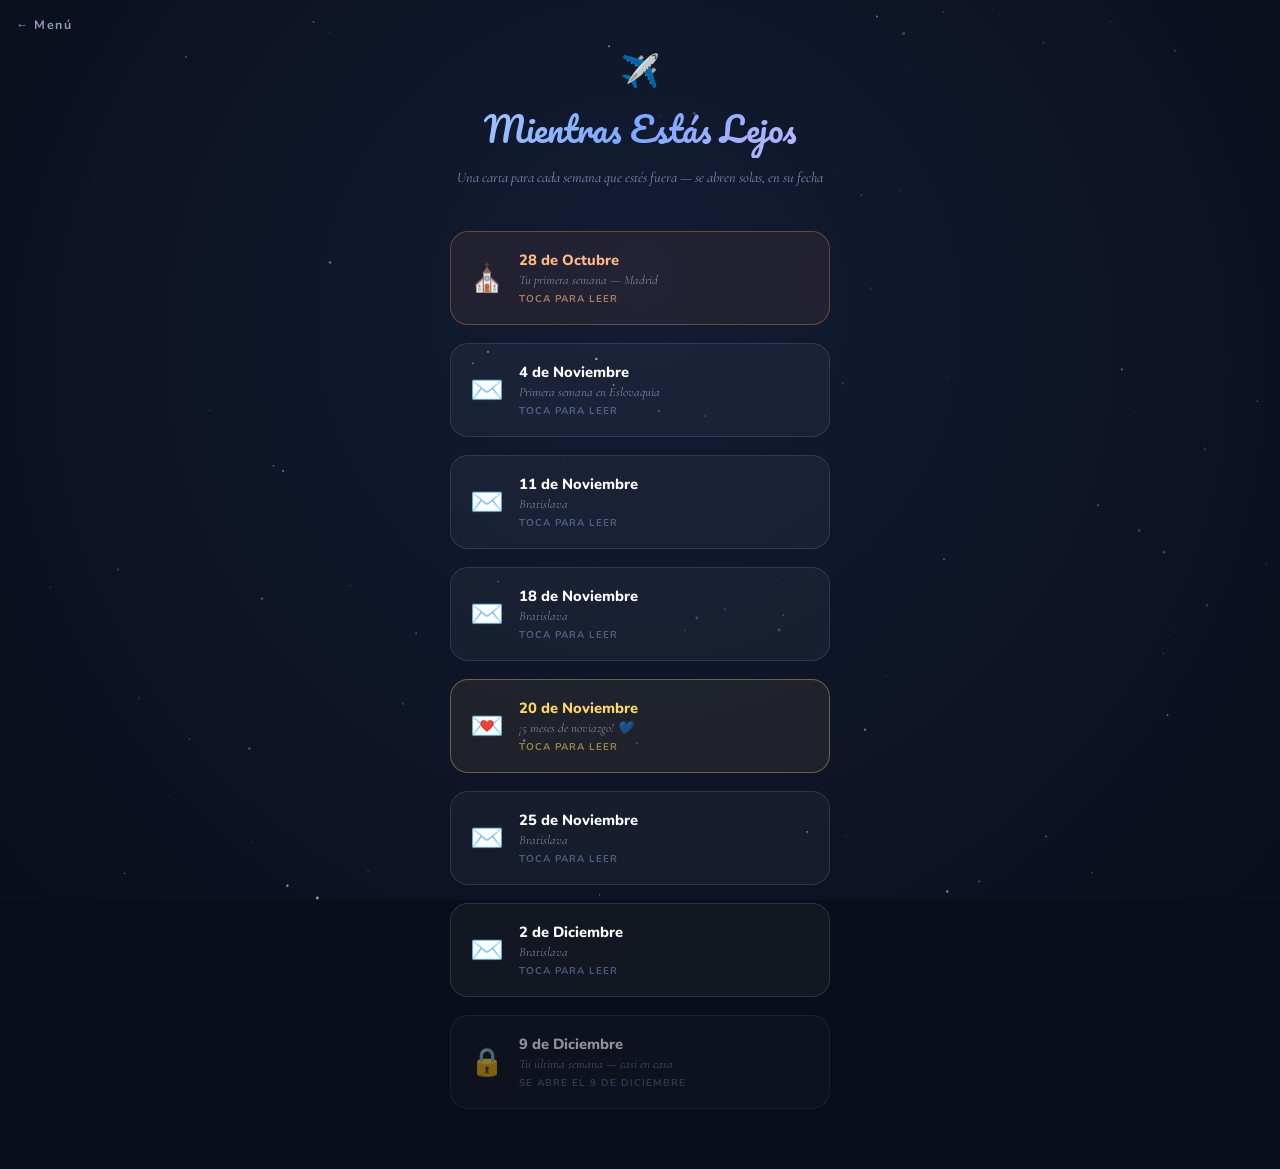
==== cartas-viaje.html @ 3fc6a400 "Add files via upload" ====
<!DOCTYPE html>
<html lang="es">
<head>
<meta charset="UTF-8">
<meta name="viewport" content="width=device-width,initial-scale=1.0,user-scalable=no">
<meta name="robots" content="noindex,nofollow">
<title>Mientras Estás Lejos 💙</title>
<link rel="preconnect" href="https://fonts.googleapis.com">
<link href="https://fonts.googleapis.com/css2?family=Pacifico&family=Nunito:wght@400;600;700;800;900&family=Cormorant+Garamond:ital,wght@0,300;0,400;1,300;1,400&display=swap" rel="stylesheet">
<style>
*{box-sizing:border-box;margin:0;padding:0}
html,body{width:100%;min-height:100%;overflow-x:hidden}
body{
  background:#0a0e1a;color:#fff;
  font-family:'Nunito',sans-serif;
  display:flex;flex-direction:column;align-items:center;
  padding:50px 20px 60px;
  position:relative;
}
canvas#bg{position:fixed;inset:0;z-index:0;pointer-events:none}

.header{text-align:center;margin-bottom:8px;position:relative;z-index:2;max-width:380px;}
.header-emoji{font-size:2rem;animation:floatY 3s ease-in-out infinite;}
.header-titulo{
  font-family:'Pacifico',cursive;
  font-size:clamp(1.5rem,6vw,2.1rem);
  background:linear-gradient(135deg,#a8c8ff,#7da8ff,#c8b8ff);
  -webkit-background-clip:text;-webkit-text-fill-color:transparent;
  margin:6px 0 8px;
}
.header-sub{
  font-family:'Cormorant Garamond',serif;font-style:italic;
  font-size:0.9rem;color:rgba(200,215,255,0.6);
  line-height:1.6;margin-bottom:6px;
}

.timeline{
  position:relative;z-index:2;
  width:100%;max-width:380px;
  margin-top:28px;
  display:flex;flex-direction:column;gap:18px;
}

.carta-item{
  position:relative;
  border-radius:18px;
  padding:18px 18px;
  display:flex;align-items:center;gap:14px;
  cursor:pointer;
  transition:transform 0.2s;
  background:rgba(255,255,255,0.04);
  border:1px solid rgba(160,190,255,0.16);
}
.carta-item:active{transform:scale(0.97)}
.carta-item.bloqueada{opacity:0.55;cursor:default;}
.carta-item.bloqueada:active{transform:none;}
.carta-item.especial{
  background:rgba(255,210,100,0.07);
  border:1.5px solid rgba(255,210,100,0.35);
}

.carta-icono{
  font-size:1.7rem;min-width:36px;text-align:center;
}
.carta-info{flex:1;}
.carta-fecha{
  font-family:'Nunito',sans-serif;font-weight:800;
  font-size:0.92rem;color:#fff;
}
.carta-item.especial .carta-fecha{color:#ffd864;}
.carta-sub{
  font-family:'Cormorant Garamond',serif;font-style:italic;
  font-size:0.8rem;color:rgba(200,215,255,0.55);margin-top:2px;
}
.carta-estado{
  font-family:'Nunito',sans-serif;font-weight:700;
  font-size:0.62rem;letter-spacing:0.1em;text-transform:uppercase;
  color:rgba(160,190,255,0.4);margin-top:4px;
}
.carta-item.especial .carta-estado{color:rgba(255,210,100,0.55);}

/* ══ LECTOR DE CARTA ══ */
#lectorOverlay{
  position:fixed;inset:0;z-index:900;
  background:rgba(5,8,16,0.92);
  backdrop-filter:blur(6px);
  display:none;align-items:center;justify-content:center;
  padding:24px;opacity:0;transition:opacity 0.35s ease;
}
#lectorOverlay.visible{opacity:1;}
.lector-card{
  background:linear-gradient(165deg,#f5f0e4,#ebe2cc);
  border-radius:14px;
  padding:30px 24px;
  max-width:340px;width:100%;max-height:78vh;overflow-y:auto;
  text-align:center;
  transform:scale(0.88);
  transition:transform 0.35s cubic-bezier(0.34,1.56,0.64,1);
  box-shadow:0 20px 60px rgba(0,0,0,0.5);
}
#lectorOverlay.visible .lector-card{transform:scale(1);}
.lector-fecha{
  font-family:'Nunito',sans-serif;font-weight:800;
  font-size:0.72rem;letter-spacing:0.2em;text-transform:uppercase;
  color:#8a6a3a;margin-bottom:4px;
}
.lector-sub{
  font-family:'Cormorant Garamond',serif;font-style:italic;
  font-size:0.85rem;color:#7a5a2a;margin-bottom:18px;
}
.lector-texto{
  font-family:'Cormorant Garamond',serif;
  font-size:clamp(1rem,3.5vw,1.12rem);
  color:#2a1a0a;line-height:1.75;text-align:left;
  white-space:pre-line;
}
.lector-cerrar{
  margin-top:22px;padding:10px 28px;border-radius:999px;
  background:rgba(20,30,60,0.08);border:1px solid rgba(20,30,60,0.25);
  color:#2a1a0a;font-family:'Nunito',sans-serif;font-weight:700;
  font-size:0.78rem;letter-spacing:0.12em;text-transform:uppercase;
  cursor:pointer;
}

@keyframes floatY{0%,100%{transform:translateY(0)}50%{transform:translateY(-8px)}}

/* ══ TEMA MADRID ══ */
.carta-item.tema-madrid{
  background:rgba(225,125,75,0.08);
  border:1px solid rgba(240,155,95,0.32);
}
.carta-item.tema-madrid .carta-fecha{color:#ffb88a;}
.carta-item.tema-madrid .carta-estado{color:rgba(255,185,135,0.6);}

.lector-card.tema-madrid{
  background:linear-gradient(165deg,#f8eddd,#efdcc0);
  border:2px solid rgba(190,110,60,0.35);
  position:relative;
  padding-top:46px;
}
.lector-sello{
  position:absolute;top:14px;right:14px;
  border:1.5px dashed rgba(160,80,40,0.55);
  border-radius:6px;padding:4px 8px;
  font-family:'Nunito',sans-serif;font-weight:800;
  font-size:0.5rem;letter-spacing:0.14em;text-transform:uppercase;
  color:rgba(150,70,30,0.75);
  transform:rotate(6deg);
  text-align:center;line-height:1.4;
}
.lector-sello:empty{display:none;}
.lector-deco-top{
  display:flex;justify-content:center;gap:14px;
  font-size:1.5rem;margin-bottom:10px;
}
.lector-deco-top:empty{display:none;}
.lector-deco-bottom{
  margin-top:18px;text-align:center;
  font-size:1.1rem;letter-spacing:4px;opacity:0.85;
}
.lector-deco-bottom:empty{display:none;}

#btnVolver{
  position:fixed;top:16px;left:16px;z-index:50;
  font-family:'Nunito',sans-serif;font-weight:700;font-size:0.78rem;
  letter-spacing:0.12em;color:rgba(200,215,255,0.7);
  text-decoration:none;
}
</style>
</head>
<body>
<canvas id="bg"></canvas>
<a id="btnVolver" href="index.html#menu">← Menú</a>

<div class="header">
  <div class="header-emoji">✈️</div>
  <div class="header-titulo">Mientras Estás Lejos</div>
  <div class="header-sub">Una carta para cada semana que estés fuera — se abren solas, en su fecha</div>
</div>

<div class="timeline" id="timeline"></div>

<div id="lectorOverlay">
  <div class="lector-card" id="lectorCard">
    <div class="lector-sello" id="lectorSello"></div>
    <div class="lector-deco-top" id="lectorDecoTop"></div>
    <div class="lector-fecha" id="lectorFecha"></div>
    <div class="lector-sub" id="lectorSub"></div>
    <div class="lector-texto" id="lectorTexto"></div>
    <div class="lector-deco-bottom" id="lectorDecoBottom"></div>
    <button class="lector-cerrar" onclick="cerrarLector()">Cerrar</button>
  </div>
</div>

<script>
var CARTAS = [
  {
    "fecha_iso": "2026-10-28T00:00:00-04:00",
    "fecha_label": "28 de Octubre",
    "subtitulo": "Tu primera semana — Madrid",
    "especial": false,
    "texto": "Mi amada novia,\n\nNo logro imaginar la emoción de visitar un nuevo país y una nueva ciudad del primer mundo — un país que nos conquistó, que tiene tanta historia, y que la lleva plasmada en cada una de sus calles y costumbres. Divertite, alegrate, disfrutalo: salir del país, nada menos, como vos lo estás haciendo, es una experiencia inolvidable.\n\nCon la voluntad de Dios, tenés esta semana de vacaciones en Madrid junto a tu papá. Que sea inolvidable, que puedas aprovechar cada momento para conectar con él. Y no te olvides: las cosas que dejaste en Santa Cruz siguen ahí, esperándote. Madrid es la novedad de este momento — enfocate en lo principal: conocer, aprender, cuestionar, analizar y entender todo lo que ves a tu alrededor.\n\nConfío plenamente en que sos autosuficiente, y no tengo ninguna duda de que lo estás haciendo increíble. Seguramente hay muchas cosas que yo nunca voy a saber, porque no estoy ahí — y cuánto desearía estarlo. Pero estoy muy contento, emocionado, exaltado por esta oportunidad de crecimiento, porque las barreras que encerraban tu mente en Bolivia se acaban de romper. Ahora el mundo te está viendo a vos. Mantenete firme, segura — es un país desconocido, y lo que siempre prevalece es la seguridad en una misma y la firmeza en lo que una dice.\n\nHacé muchos paseos. Averiguá sobre tus maestrías. Conocé nueva gastronomía, nueva cultura, el origen de tantas cosas. Aprendé historia. Y sobre todo, conocete a vos misma en un lugar que no es tu zona de confort, animándote a ser vos misma sin nada que te lo impida.\n\nEstoy muy orgulloso de lo que estás logrando. Todo te lo ganaste vos sola — nada se te regaló.\n\nTe amo mucho, te extraño mucho, te adoro. Y aunque quedan seis semanas más de aventuras, seguramente Madrid va a ser una página rápida que te prepara para la verdadera aventura que es Bratislava. Acá voy a estar, escribiéndote cada miércoles, porque esta es mi forma de seguir conectado con vos.\n\nSiempre vas a ser mía y solamente mía — nunca lo olvides. Vida mía, amada mía, hermana mía, amiga mía: sos mi todito, linda, y mi prometida.\n\nMua 💋",
    "tema": "madrid"
  },
  {
    "fecha_iso": "2026-11-04T00:00:00-04:00",
    "fecha_label": "4 de Noviembre",
    "subtitulo": "Primera semana en Eslovaquia",
    "especial": false,
    "texto": "Esta carta todavía no está escrita — la estamos preparando con mucho cariño. Volvé a abrirla pronto 💙"
  },
  {
    "fecha_iso": "2026-11-11T00:00:00-04:00",
    "fecha_label": "11 de Noviembre",
    "subtitulo": "Bratislava",
    "especial": false,
    "texto": "Esta carta todavía no está escrita — la estamos preparando con mucho cariño. Volvé a abrirla pronto 💙"
  },
  {
    "fecha_iso": "2026-11-18T00:00:00-04:00",
    "fecha_label": "18 de Noviembre",
    "subtitulo": "Bratislava",
    "especial": false,
    "texto": "Esta carta todavía no está escrita — la estamos preparando con mucho cariño. Volvé a abrirla pronto 💙"
  },
  {
    "fecha_iso": "2026-11-20T00:00:00-04:00",
    "fecha_label": "20 de Noviembre",
    "subtitulo": "¡5 meses de noviazgo! 💙",
    "especial": true,
    "texto": "Esta carta todavía no está escrita — la estamos preparando con mucho cariño. Volvé a abrirla pronto 💙"
  },
  {
    "fecha_iso": "2026-11-25T00:00:00-04:00",
    "fecha_label": "25 de Noviembre",
    "subtitulo": "Bratislava",
    "especial": false,
    "texto": "Esta carta todavía no está escrita — la estamos preparando con mucho cariño. Volvé a abrirla pronto 💙"
  },
  {
    "fecha_iso": "2026-12-02T00:00:00-04:00",
    "fecha_label": "2 de Diciembre",
    "subtitulo": "Bratislava",
    "especial": false,
    "texto": "Esta carta todavía no está escrita — la estamos preparando con mucho cariño. Volvé a abrirla pronto 💙"
  },
  {
    "fecha_iso": "2026-12-09T00:00:00-04:00",
    "fecha_label": "9 de Diciembre",
    "subtitulo": "Tu última semana — casi en casa",
    "especial": false,
    "texto": "Esta carta todavía no está escrita — la estamos preparando con mucho cariño. Volvé a abrirla pronto 💙"
  }
];

function pad(n){return String(n).padStart(2,'0');}

var TEMAS = {
  madrid: {
    icono: '⛪',
    top: ['⛪','🏛️','👗','✈️'],
    bottom: '⛪ ✦ 🏛️ ✦ 👗 ✦ ✈️',
    sello: 'MADRID<br>ESPAÑA 🇪🇸'
  }
};

function renderTimeline(){
  var cont = document.getElementById('timeline');
  cont.innerHTML = '';
  var ahora = Date.now();

  CARTAS.forEach(function(c, idx){
    var fechaMs = new Date(c.fecha_iso).getTime();
    var desbloqueada = ahora >= fechaMs;
    var tema = (c.tema && TEMAS[c.tema]) ? TEMAS[c.tema] : null;

    var item = document.createElement('div');
    item.className = 'carta-item'
      + (desbloqueada ? '' : ' bloqueada')
      + (c.especial ? ' especial' : '')
      + ((tema && desbloqueada) ? ' tema-' + c.tema : '');

    var icono = !desbloqueada ? '🔒' : (tema ? tema.icono : (c.especial ? '💌' : '✉️'));
    var estado = desbloqueada ? 'Toca para leer' : 'Se abre el ' + c.fecha_label;

    item.innerHTML =
      '<div class="carta-icono">'+icono+'</div>'+
      '<div class="carta-info">'+
        '<div class="carta-fecha">'+c.fecha_label+'</div>'+
        '<div class="carta-sub">'+c.subtitulo+'</div>'+
        '<div class="carta-estado">'+estado+'</div>'+
      '</div>';

    if(desbloqueada){
      item.addEventListener('click', function(){ abrirCarta(idx); });
    }

    cont.appendChild(item);
  });
}

function abrirCarta(idx){
  var c = CARTAS[idx];
  var tema = (c.tema && TEMAS[c.tema]) ? TEMAS[c.tema] : null;
  var card = document.getElementById('lectorCard');
  card.className = 'lector-card' + (tema ? ' tema-' + c.tema : '');
  document.getElementById('lectorFecha').textContent = c.fecha_label;
  document.getElementById('lectorSub').textContent = c.subtitulo;
  document.getElementById('lectorTexto').textContent = c.texto;
  document.getElementById('lectorSello').innerHTML = tema ? tema.sello : '';
  document.getElementById('lectorDecoTop').textContent = tema ? tema.top.join('  ') : '';
  document.getElementById('lectorDecoBottom').textContent = tema ? tema.bottom : '';
  card.scrollTop = 0;
  var ov = document.getElementById('lectorOverlay');
  ov.style.display = 'flex';
  requestAnimationFrame(function(){
    requestAnimationFrame(function(){ ov.classList.add('visible'); });
  });
}

function cerrarLector(){
  var ov = document.getElementById('lectorOverlay');
  ov.classList.remove('visible');
  setTimeout(function(){ ov.style.display = 'none'; }, 350);
}

renderTimeline();
// Revisar cada minuto por si una carta se desbloquea mientras tiene la página abierta
setInterval(renderTimeline, 60000);

/* ══ FONDO ESTRELLAS/VUELO ══ */
(function(){
  var bg = document.getElementById('bg');
  var bx = bg.getContext('2d');
  function resz(){bg.width=innerWidth;bg.height=innerHeight;}
  resz(); window.addEventListener('resize', resz);
  var ST = [];
  for(var i=0;i<140;i++){
    ST.push({x:Math.random(),y:Math.random(),r:Math.random()*1.3+0.2,
      a:Math.random()*0.55+0.2,sp:0.002+Math.random()*0.006,ph:Math.random()*Math.PI*2});
  }
  function draw(t){
    bx.clearRect(0,0,bg.width,bg.height);
    var g = bx.createRadialGradient(bg.width/2,bg.height*0.3,0,bg.width/2,bg.height/2,bg.width*0.9);
    g.addColorStop(0,'#131c33');g.addColorStop(1,'#060912');
    bx.fillStyle=g; bx.fillRect(0,0,bg.width,bg.height);
    ST.forEach(function(s){
      var a = s.a*(0.4+0.6*Math.sin(t*0.001*s.sp*400+s.ph));
      bx.beginPath(); bx.arc(s.x*bg.width,s.y*bg.height,s.r,0,Math.PI*2);
      bx.fillStyle='rgba(210,225,255,'+a+')'; bx.fill();
    });
    requestAnimationFrame(draw);
  }
  requestAnimationFrame(draw);
})();
</script>
</body>
</html>
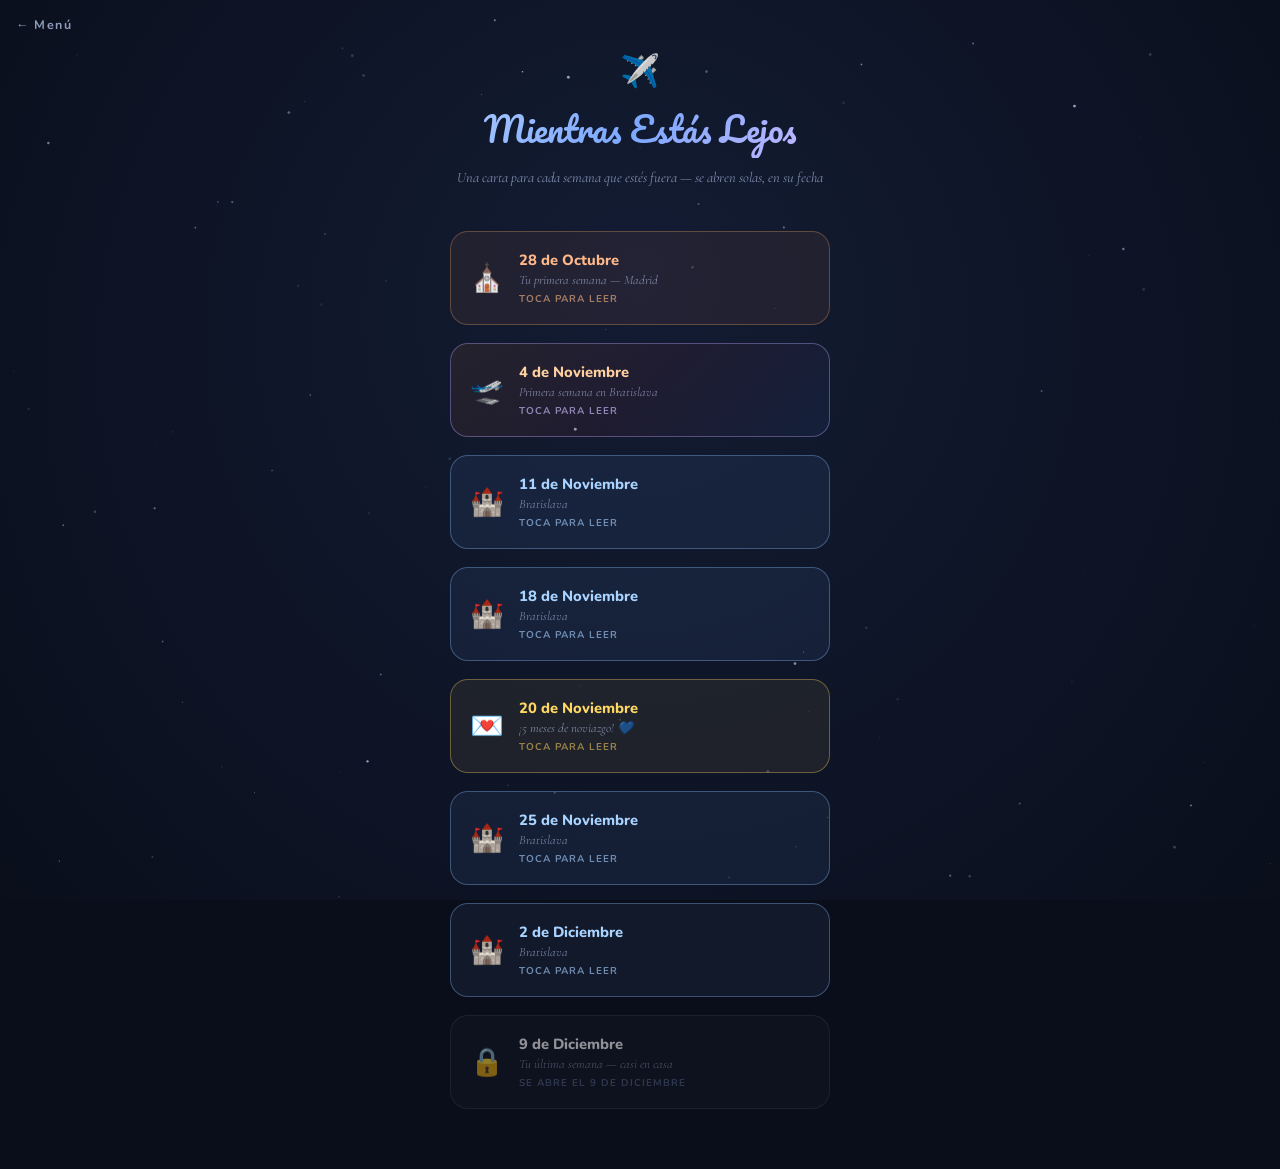
==== commit d5940d74: "Add files via upload" ====
--- a/cartas-viaje.html
+++ b/cartas-viaje.html
@@ -166,6 +166,70 @@
   letter-spacing:0.12em;color:rgba(200,215,255,0.7);
   text-decoration:none;
 }
+
+/* ══ TEMA BRATISLAVA ══ */
+.carta-item.tema-bratislava{
+  background:rgba(110,170,255,0.08);
+  border:1px solid rgba(140,190,255,0.34);
+}
+.carta-item.tema-bratislava .carta-fecha{color:#a9d4ff;}
+.carta-item.tema-bratislava .carta-estado{color:rgba(170,210,255,0.62);}
+.lector-card.tema-bratislava{
+  background:linear-gradient(165deg,#f0f5fb,#d9e5f2);
+  border:2px solid rgba(70,115,175,0.38);
+  position:relative;
+  padding-top:46px;
+}
+.lector-card.tema-bratislava .lector-fecha{color:#3a5f90;}
+.lector-card.tema-bratislava .lector-sub{color:#4a6d9c;}
+.lector-card.tema-bratislava .lector-sello{
+  border-color:rgba(45,90,155,0.55);
+  color:rgba(35,80,150,0.78);
+}
+.lector-card.tema-bratislava .lector-texto{color:#1b2538;}
+.lector-card.tema-bratislava .lector-cerrar{
+  background:rgba(40,80,140,0.08);border-color:rgba(40,80,140,0.3);color:#1b2538;
+}
+
+/* ══ TEMA VIAJE: ÁMSTERDAM · VIENA · BRATISLAVA ══ */
+.carta-item.tema-viaje{
+  background:linear-gradient(135deg,rgba(240,140,40,0.09),rgba(214,48,63,0.07),rgba(47,101,181,0.10));
+  border:1px solid rgba(190,170,255,0.36);
+}
+.carta-item.tema-viaje .carta-fecha{color:#ffd0a0;}
+.carta-item.tema-viaje .carta-estado{color:rgba(205,190,255,0.65);}
+.lector-card.tema-viaje{
+  background:linear-gradient(165deg,#fbf3e4,#f1eef5 52%,#dce7f4);
+  border:2px solid rgba(110,105,150,0.38);
+  position:relative;
+  padding-top:64px;
+  overflow-x:hidden;
+}
+.lector-card.tema-viaje::before{
+  content:"";position:absolute;top:0;left:0;right:0;height:7px;
+  background:linear-gradient(90deg,#f28c28 0 33.3%,#d6303f 33.3% 66.6%,#2f65b5 66.6% 100%);
+}
+.lector-card.tema-viaje .lector-fecha{color:#5a4f86;}
+.lector-card.tema-viaje .lector-sub{color:#6a5f98;}
+.lector-card.tema-viaje .lector-sello{
+  border-color:rgba(90,80,140,0.55);color:rgba(80,70,135,0.8);
+}
+.lector-card.tema-viaje .lector-texto{color:#1f1a2e;}
+.lector-card.tema-viaje .lector-cerrar{
+  background:rgba(70,60,120,0.08);border-color:rgba(70,60,120,0.3);color:#1f1a2e;
+}
+.lector-ruta{
+  display:flex;justify-content:center;align-items:center;flex-wrap:wrap;gap:5px;
+  margin:2px 0 14px;
+  font-family:'Nunito',sans-serif;font-weight:800;
+  font-size:0.56rem;letter-spacing:0.1em;text-transform:uppercase;
+}
+.lector-ruta:empty{display:none;}
+.ruta-paso{padding:3px 8px;border-radius:999px;border:1px solid;}
+.ruta-nl{color:#b35a10;background:rgba(240,140,40,0.13);border-color:rgba(220,120,30,0.45);}
+.ruta-at{color:#a62a35;background:rgba(214,48,63,0.10);border-color:rgba(190,40,55,0.45);}
+.ruta-sk{color:#2a5596;background:rgba(47,101,181,0.11);border-color:rgba(45,90,155,0.45);}
+.ruta-flecha{color:rgba(90,80,140,0.6);font-size:0.75rem;}
 </style>
 </head>
 <body>
@@ -184,6 +248,7 @@
   <div class="lector-card" id="lectorCard">
     <div class="lector-sello" id="lectorSello"></div>
     <div class="lector-deco-top" id="lectorDecoTop"></div>
+    <div class="lector-ruta" id="lectorRuta"></div>
     <div class="lector-fecha" id="lectorFecha"></div>
     <div class="lector-sub" id="lectorSub"></div>
     <div class="lector-texto" id="lectorTexto"></div>
@@ -205,23 +270,26 @@
   {
     "fecha_iso": "2026-11-04T00:00:00-04:00",
     "fecha_label": "4 de Noviembre",
-    "subtitulo": "Primera semana en Eslovaquia",
-    "especial": false,
-    "texto": "Esta carta todavía no está escrita — la estamos preparando con mucho cariño. Volvé a abrirla pronto 💙"
+    "subtitulo": "Primera semana en Bratislava",
+    "especial": false,
+    "texto": "Mi amorcito:\n\nDe pasar a ser española a creerte eslovaca… cuánto te amo, mi bebé multinacional.\n\nEl camino de un país a otro nunca es sencillo, y más aún hacerlo sola. Lo que mi novia estaba por hacer, ya lo hizo: ¡lo logró! Es digno de mucha admiración, y yo te admiro por tu determinación, por tu resiliencia, porque a pesar del miedo, de sentirte triste, frustrada, confundida, estresada, aun así continuás y seguís hacia adelante. No te quitás del paso: ponés los dos pies sobre ese camino para poder afrontarlo. Sos una mujer maravillosa, una niña tierna y muy dulce. Otra como mi amada novia no existe ni existirá en este planeta Tierra.\n\nCargar sola con la esperanza de tus sueños, sin nadie cerca, cuando nunca antes habías estado lejos de tu familia, tus amigos o tu hogar, significa que sos muy, pero muy fuerte, mi dulce bomboncito. Mi novia hace sentir envidia a las demás, no solo por su belleza, que es muchísima, sino por lo valiente y fuerte de su corazón.\n\nTe amo mucho, mi todito, linda. Desde que pusiste un pie en Madrid empezó tu trayecto: pisaste tres lugares distintos para llegar a tu destino — Madrid, Ámsterdam y Viena — y fuiste solucionando sobre la marcha todo lo que te faltaba. Lo hiciste sola, nadie te ayudó; mi novia, en realidad, no necesita de nadie. Doy gracias a Dios por poder ver de cerca lo que es una verdadera mujer, una mujer de la que se puede aprender.\n\nEstoy muy, pero muy orgulloso de todo lo que veré y de lo que ya vi. No tiene comparación. Sé que podés mucho más, aunque mi mente no logra comprenderlo, porque rompiste todo límite humano con tu ser. Mi solcito perfecta, adonde vayas vas a iluminar con tu alma, pero recordá que el único girasol en tu vida soy yo, vida mía.\n\nAhora tu camino terminó y empezó el capítulo de tu sueño: finalmente estás en Bratislava, Eslovaquia, en el intercambio que siempre soñaste, en el lugar que Dios designó para vos. Te amo tanto, mi princesita hermosa. Sé que vas a estar muy bien, sé que estás bien. No tengas miedo a lo desconocido, no tengas miedo a no saber algo: todos aprendemos así. Pero mi novia es privilegiada en inteligencia; seguro que lo que a cualquier persona le tomaría adaptarse, mi novia lo hará en una noche, no hay duda alguna.\n\nY aquí, en tus sueños, voy a estar yo, presente en cada momento, porque no me quiero perder esta increíble historia que tiene mi hermosa Ximena Morales Ugarte. A darle con todo, mi amorcito. Vos sos mucho para este mundo, no importa adónde vayas. Soy tu fan número 1.\n\nY de algo no me olvido: ni el frío de Bratislava va a parar que mi novia sea coqueta y salga desabrigada con tal de verse bien 😄\n\nTe adoro.\nAtte: tu novio 💙",
+    "tema": "viaje"
   },
   {
     "fecha_iso": "2026-11-11T00:00:00-04:00",
     "fecha_label": "11 de Noviembre",
     "subtitulo": "Bratislava",
     "especial": false,
-    "texto": "Esta carta todavía no está escrita — la estamos preparando con mucho cariño. Volvé a abrirla pronto 💙"
+    "texto": "Esta carta todavía no está escrita — la estamos preparando con mucho cariño. Volvé a abrirla pronto 💙",
+    "tema": "bratislava"
   },
   {
     "fecha_iso": "2026-11-18T00:00:00-04:00",
     "fecha_label": "18 de Noviembre",
     "subtitulo": "Bratislava",
     "especial": false,
-    "texto": "Esta carta todavía no está escrita — la estamos preparando con mucho cariño. Volvé a abrirla pronto 💙"
+    "texto": "Esta carta todavía no está escrita — la estamos preparando con mucho cariño. Volvé a abrirla pronto 💙",
+    "tema": "bratislava"
   },
   {
     "fecha_iso": "2026-11-20T00:00:00-04:00",
@@ -235,14 +303,16 @@
     "fecha_label": "25 de Noviembre",
     "subtitulo": "Bratislava",
     "especial": false,
-    "texto": "Esta carta todavía no está escrita — la estamos preparando con mucho cariño. Volvé a abrirla pronto 💙"
+    "texto": "Esta carta todavía no está escrita — la estamos preparando con mucho cariño. Volvé a abrirla pronto 💙",
+    "tema": "bratislava"
   },
   {
     "fecha_iso": "2026-12-02T00:00:00-04:00",
     "fecha_label": "2 de Diciembre",
     "subtitulo": "Bratislava",
     "especial": false,
-    "texto": "Esta carta todavía no está escrita — la estamos preparando con mucho cariño. Volvé a abrirla pronto 💙"
+    "texto": "Esta carta todavía no está escrita — la estamos preparando con mucho cariño. Volvé a abrirla pronto 💙",
+    "tema": "bratislava"
   },
   {
     "fecha_iso": "2026-12-09T00:00:00-04:00",
@@ -261,6 +331,19 @@
     top: ['⛪','🏛️','👗','✈️'],
     bottom: '⛪ ✦ 🏛️ ✦ 👗 ✦ ✈️',
     sello: 'MADRID<br>ESPAÑA 🇪🇸'
+  },
+  viaje: {
+    icono: '🛫',
+    top: ['🌷','🚲','🎻','🏰'],
+    bottom: '🌷 ✦ 🎻 ✦ 🏰 ✦ ❄️',
+    sello: 'ÁMSTERDAM 🇳🇱<br>VIENA 🇦🇹<br>BRATISLAVA 🇸🇰',
+    ruta: '<span class="ruta-paso ruta-nl">Ámsterdam</span><span class="ruta-flecha">✈</span><span class="ruta-paso ruta-at">Viena</span><span class="ruta-flecha">✈</span><span class="ruta-paso ruta-sk">Bratislava</span>'
+  },
+  bratislava: {
+    icono: '🏰',
+    top: ['🏰','🛸','⛪','❄️'],
+    bottom: '🏰 ✦ 🛸 ✦ ⛪ ✦ ❄️',
+    sello: 'BRATISLAVA<br>ESLOVAQUIA 🇸🇰'
   }
 };
 
@@ -308,6 +391,7 @@
   document.getElementById('lectorSub').textContent = c.subtitulo;
   document.getElementById('lectorTexto').textContent = c.texto;
   document.getElementById('lectorSello').innerHTML = tema ? tema.sello : '';
+  document.getElementById('lectorRuta').innerHTML = (tema && tema.ruta) ? tema.ruta : '';
   document.getElementById('lectorDecoTop').textContent = tema ? tema.top.join('  ') : '';
   document.getElementById('lectorDecoBottom').textContent = tema ? tema.bottom : '';
   card.scrollTop = 0;
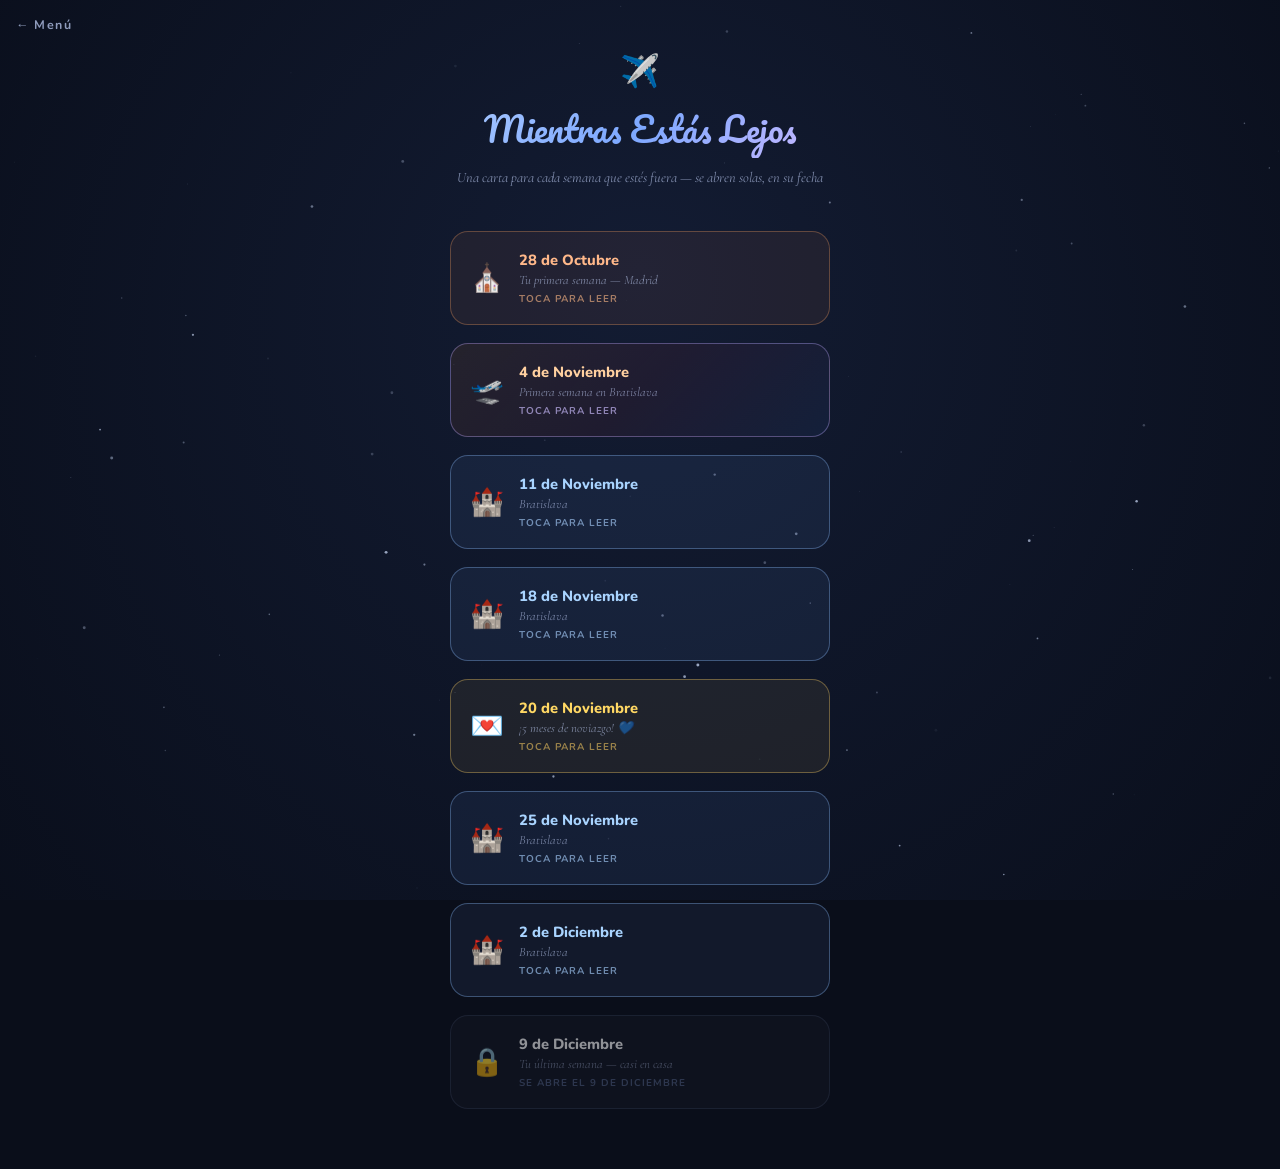
==== commit 65526ad4: "Add files via upload" ====
--- a/cartas-viaje.html
+++ b/cartas-viaje.html
@@ -280,7 +280,7 @@
     "fecha_label": "11 de Noviembre",
     "subtitulo": "Bratislava",
     "especial": false,
-    "texto": "Esta carta todavía no está escrita — la estamos preparando con mucho cariño. Volvé a abrirla pronto 💙",
+    "texto": "Mi amorcito, esta carta la cambié porque quería que tuviera un tono emocional actual.\n\nSé que esta primera semana en Eslovaquia ha sido diferente, con situaciones distintas, con problemas que han acaparado tu intercambio. Dos semanas de horror para ambos. Me entristece y me apena mucho saber que haya ocurrido justo ahora, cuando necesitás mi cercanía y mi apoyo, y es justo cuando más me distancio. Espero que para cuando leas esto estemos mucho mejor.\n\nLo siento si me comporto raro, o si soy raro emocionalmente, pero en mi rareza yo te amo mucho y daría mi vida por vos. No importa lo que suceda: si me necesitás, ahí voy a estar, te lo prometo. Cuando necesites de mí, voy a estar ahí. Lo siento si no ha sido así estos últimos días. Perdón si he sido egoísta y te he alejado con mis ataques, y por las heridas que te causé en lo que a vos te apasiona.\n\nSolo quiero decirte que disfrutes esta semana con tu nuevo trabajo. Empezar en un trabajo es complejo, aprender de cero su funcionamiento también lo es, pero mi novia asume un reto aún mayor: hacerlo en un país diferente. Tu primer trabajo de oficina es en Eslovaquia, y pocas personas pueden llegar a decir eso. Sentite afortunada, porque empezás tu carrera profesional por todo lo alto. Demostrá quién es XMU y de dónde viene. Y por si dudás: venís de Dios, que te acompañó durante todo este trayecto y te iluminó de todas las formas posibles, porque sos su hija amada. Así como Él te hizo empezar esta carrera, Él te trae a tu sueño por la misma carrera. Sin duda alguna serás la arquitecta de Dios, y le diseñarás grandes obras para Él.\n\nAsí que, mi arquitecta, si ves que las cosas no van saliendo como esperabas, son gajes del oficio, ¿sipi? No te preocupes por cosas que son normales: solo buscá resolverlas de la mano de Dios y todo estará bien. Así de fácil, jajaja. No te frustres, ni te entristezcas, ni te enojes. No pierdas la paciencia para nada y tené fe en lo que hacés, siempre. Y sobre todo, lo último que tenés que perder es la esperanza, ¿chi?\n\nTe amo. Beso a la distancia ❤️",
     "tema": "bratislava"
   },
   {
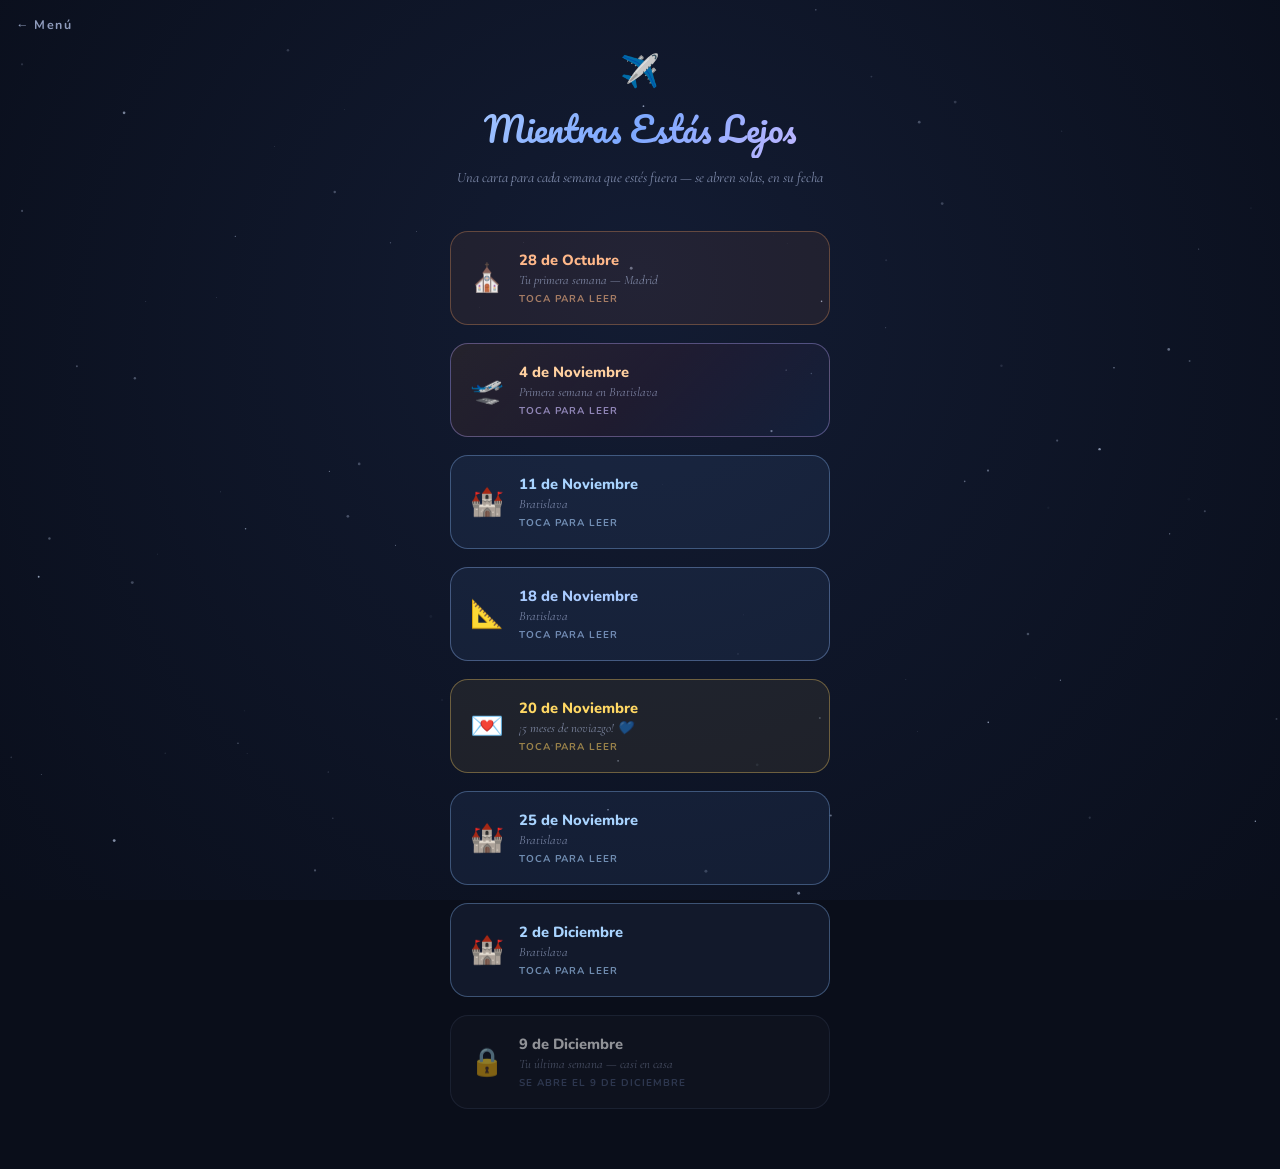
==== commit 0744705e: "Add files via upload" ====
--- a/cartas-viaje.html
+++ b/cartas-viaje.html
@@ -230,6 +230,35 @@
 .ruta-at{color:#a62a35;background:rgba(214,48,63,0.10);border-color:rgba(190,40,55,0.45);}
 .ruta-sk{color:#2a5596;background:rgba(47,101,181,0.11);border-color:rgba(45,90,155,0.45);}
 .ruta-flecha{color:rgba(90,80,140,0.6);font-size:0.75rem;}
+
+/* ══ TEMA ARQUITECTA (papel tipo plano) ══ */
+.carta-item.tema-arquitecta{
+  background:rgba(110,160,255,0.08);
+  border:1px solid rgba(150,190,255,0.36);
+}
+.carta-item.tema-arquitecta .carta-fecha{color:#a9cbff;}
+.carta-item.tema-arquitecta .carta-estado{color:rgba(170,205,255,0.62);}
+.lector-card.tema-arquitecta{
+  background-color:#eef3f9;
+  background-image:
+    linear-gradient(rgba(55,95,155,0.08) 1px,transparent 1px),
+    linear-gradient(90deg,rgba(55,95,155,0.08) 1px,transparent 1px);
+  background-size:22px 22px;
+  border:2px solid rgba(55,95,155,0.42);
+  position:relative;
+  padding-top:46px;
+}
+.lector-card.tema-arquitecta .lector-fecha{color:#34588b;}
+.lector-card.tema-arquitecta .lector-sub{color:#4a6a98;}
+.lector-card.tema-arquitecta .lector-sello{border-color:rgba(45,85,150,0.55);color:rgba(35,75,145,0.78);}
+.lector-card.tema-arquitecta .lector-texto{color:#1a2740;}
+.lector-card.tema-arquitecta .lector-cerrar{background:rgba(40,80,140,0.08);border-color:rgba(40,80,140,0.3);color:#1a2740;}
+.lector-p{margin:0;}
+.lector-sep{
+  display:flex;align-items:center;justify-content:center;gap:10px;
+  margin:16px 0;color:rgba(52,88,139,0.6);font-size:0.8rem;
+}
+.lector-sep::before,.lector-sep::after{content:'';flex:1;height:1px;background:rgba(52,88,139,0.28);}
 </style>
 </head>
 <body>
@@ -288,8 +317,8 @@
     "fecha_label": "18 de Noviembre",
     "subtitulo": "Bratislava",
     "especial": false,
-    "texto": "Esta carta todavía no está escrita — la estamos preparando con mucho cariño. Volvé a abrirla pronto 💙",
-    "tema": "bratislava"
+    "texto": "Mi todito, linda:\n\nUna semana en España y ya casi tres en Eslovaquia; un mes lejos de mí. Qué difícil ha sido no tenerte cerca, al menos en estos momentos difíciles que hemos pasado. Pero Dios ha sido más grande que todo eso: más grande que la distancia, más grande que nuestras \"heridas\", más grande que nuestras peleas, más grande que la diferencia horaria, porque ha podido conectar nuestros corazones.\n\nEsta carta es mi prueba de que nunca más te voy a soltar. No importa lo que pase: si me mirás feo, me gritás, me lastimás, me hacés berrinche o me hacés celos muy intensos, nunca, pero nunca, voy a dejar a mi bebé solita con todos esos sentimientos, porque tu corazoncito es puro y tierra santa. Ahora sé la urgencia que tenés de mí y cuál es mi posición, lo que puedo hacer como hombre: para encontrarte solo debo amarte inmensamente y en plenitud. Suena sencillo, ¿no? Jajaja, pero no lo es. Aunque los sentimientos me aten de manos y pies, iré tras Dios para que me enseñe cómo amarte y buscarte con todo mi amor, y si mi amor no llegara a alcanzar, le rogaré para que rompa mi límite y te busque con un nuevo corazón, porque yo no quiero rendirme nunca ante tu corazón y quiero mantenerme fiel, amándote hasta que se apague.\n\nMi bomboncito, estoy demasiado orgulloso, demasiado. Me parece increíble todo: aunque con mucho miedo y tropezones, aprendiste a moverte en un país y una ciudad diferentes, con un idioma distinto. Aprendiste a comprarte sola tus víveres en un centro comercial nuevo, con productos diferentes; a apreciar qué es útil y qué no para tu alimentación, y a preocuparte cuando te falta qué comer. Aprendiste a lavar tu ropa, a preocuparte por qué ponerte y por tener con qué abrigarte. Mi bebé, estoy orgulloso: aunque no haya habido un lugar cómodo donde secarla, eso no te detuvo. Aprendiste a preocuparte por las cosas del hogar, a lavar tus servicios después de cocinar, a hacerte tu comida y a ser independiente en ello; a notar lo que antes no notabas, a saber los precios y a ser más consciente de lo que es vivir de verdad sola. Lo has hecho todo excelente.\n\nEstás abriendo cada vez más tu mente y me muero de ganas por ver qué más aprendés. Tu inteligencia no solo deslumbraba en Santa Cruz, Bolivia, sino también en Bratislava, Eslovaquia. Sé que ese país te va a quedar chico, porque mi bebé tiene una inteligencia muy grande que va acompañada de Dios, y cada vez va a romper más sus límites.\n\nMi arquitecta favorita, mi mujerzota independiente: aprendiste a hacerlo todo sola, a transportarte sola en ese país, no en micros como en Santa Cruz, sino en metros y trenes, en esos buses extravagantes, y a saber leer y escuchar dónde tenés que parar. Te atreviste a salir de noche, a conocer lo bello de ese lugar y a disfrutar de la compañía de Dios, que te ha llevado hasta allá para que aprendas más de su creación.\n\nMe enorgullecés mucho. Que sepas que de lo que estás hecha y todas tus capacidades, que siempre las tuviste, ya salieron a la luz. Siempre fuiste capaz de todo y no hay nada que se le pueda negar a ese corazón, a esa mente y a ese espíritu.\n\nAcá, atentamente, tu novio, que sigue esperando ver qué hazañas más lográs.",
+    "tema": "arquitecta"
   },
   {
     "fecha_iso": "2026-11-20T00:00:00-04:00",
@@ -344,6 +373,13 @@
     top: ['🏰','🛸','⛪','❄️'],
     bottom: '🏰 ✦ 🛸 ✦ ⛪ ✦ ❄️',
     sello: 'BRATISLAVA<br>ESLOVAQUIA 🇸🇰'
+  },
+  arquitecta: {
+    icono: '📐',
+    top: ['🕊️','📐','🚆','🌟'],
+    bottom: '🕊️ ✦ 📐 ✦ 🚆 ✦ 🌟',
+    sello: 'BRATISLAVA<br>UN MES 🇸🇰',
+    sep: '✦'
   }
 };
 
@@ -389,7 +425,24 @@
   card.className = 'lector-card' + (tema ? ' tema-' + c.tema : '');
   document.getElementById('lectorFecha').textContent = c.fecha_label;
   document.getElementById('lectorSub').textContent = c.subtitulo;
-  document.getElementById('lectorTexto').textContent = c.texto;
+  var cuerpo = document.getElementById('lectorTexto');
+  cuerpo.innerHTML = '';
+  if(tema && tema.sep){
+    c.texto.split('\n\n').forEach(function(par, i){
+      if(i > 0){
+        var sp = document.createElement('div');
+        sp.className = 'lector-sep';
+        sp.textContent = tema.sep;
+        cuerpo.appendChild(sp);
+      }
+      var pp = document.createElement('p');
+      pp.className = 'lector-p';
+      pp.textContent = par;
+      cuerpo.appendChild(pp);
+    });
+  } else {
+    cuerpo.textContent = c.texto;
+  }
   document.getElementById('lectorSello').innerHTML = tema ? tema.sello : '';
   document.getElementById('lectorRuta').innerHTML = (tema && tema.ruta) ? tema.ruta : '';
   document.getElementById('lectorDecoTop').textContent = tema ? tema.top.join('  ') : '';
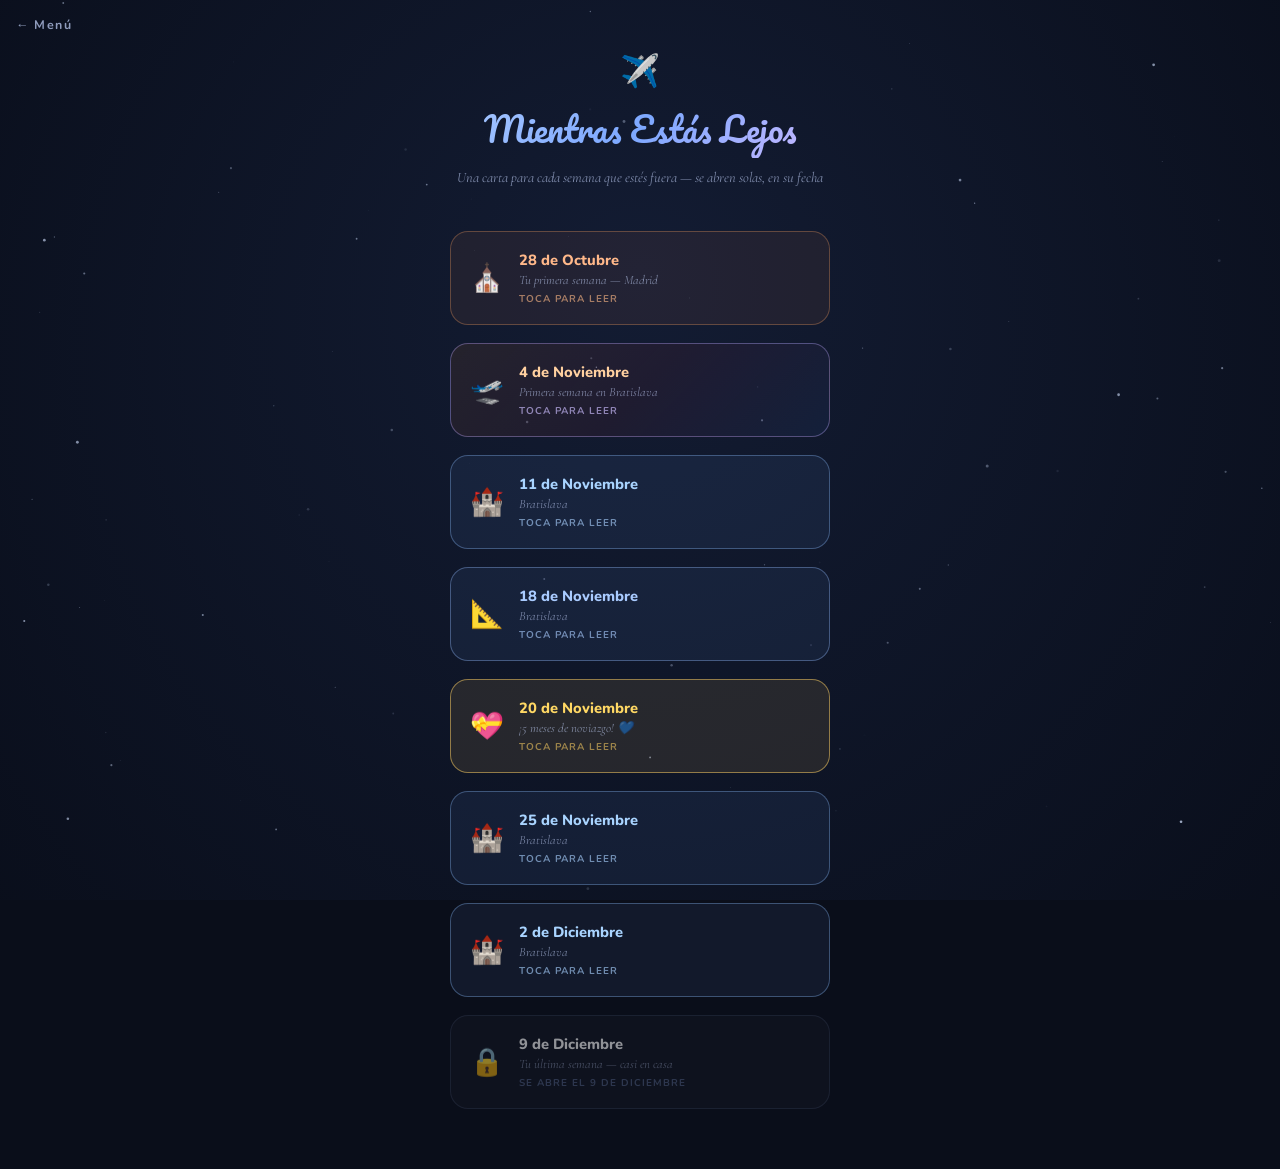
==== commit 9107651f: "Add files via upload" ====
--- a/cartas-viaje.html
+++ b/cartas-viaje.html
@@ -259,6 +259,30 @@
   margin:16px 0;color:rgba(52,88,139,0.6);font-size:0.8rem;
 }
 .lector-sep::before,.lector-sep::after{content:'';flex:1;height:1px;background:rgba(52,88,139,0.28);}
+
+/* ══ TEMA 5 MESES ══ */
+@keyframes latido{0%,100%{transform:scale(1)}50%{transform:scale(1.09)}}
+@keyframes brilloOro{0%,100%{box-shadow:0 0 0 rgba(255,210,100,0)}50%{box-shadow:0 0 24px rgba(255,210,100,0.3)}}
+.carta-item.tema-cincomeses{
+  background:rgba(255,200,100,0.1);
+  border:1.5px solid rgba(255,210,100,0.5);
+  animation:brilloOro 2.6s ease-in-out infinite;
+}
+.carta-item.tema-cincomeses .carta-fecha{color:#ffd864;}
+.lector-card.tema-cincomeses{
+  background:radial-gradient(circle at 50% 0%,#fff8e6 0%,#fbeccd 55%,#f3dcb0 100%);
+  border:2px solid rgba(214,170,70,0.65);
+  box-shadow:0 20px 60px rgba(0,0,0,0.5),0 0 40px rgba(255,205,100,0.28);
+  position:relative;
+  padding-top:46px;
+}
+.lector-card.tema-cincomeses .lector-fecha{color:#a97c1e;}
+.lector-card.tema-cincomeses .lector-sub{color:#9a6e1a;}
+.lector-card.tema-cincomeses .lector-texto{color:#3a2410;}
+.lector-card.tema-cincomeses .lector-sello{border-color:rgba(190,140,40,0.7);color:rgba(165,115,20,0.88);}
+.lector-card.tema-cincomeses .lector-deco-top{animation:latido 1.8s ease-in-out infinite;}
+.lector-card.tema-cincomeses .lector-sep::before,.lector-card.tema-cincomeses .lector-sep::after{background:rgba(190,140,40,0.38);}
+.lector-card.tema-cincomeses .lector-cerrar{background:rgba(190,140,40,0.12);border-color:rgba(190,140,40,0.4);color:#3a2410;}
 </style>
 </head>
 <body>
@@ -325,7 +349,8 @@
     "fecha_label": "20 de Noviembre",
     "subtitulo": "¡5 meses de noviazgo! 💙",
     "especial": true,
-    "texto": "Esta carta todavía no está escrita — la estamos preparando con mucho cariño. Volvé a abrirla pronto 💙"
+    "texto": "Mi amor, no puedo creer que ya cumplimos cinco meses de novios. Este mes en particular ha sido diferente: un mes de conocernos en nuestra otra faceta y de poder salir de ella. Un mes diferente porque estamos lejos, mi novia en Bratislava y yo en Santa Cruz. Un mes diferente porque, a diferencia de otros meses, hoy no podemos salir a cenar físicamente, pero sí podemos compartir una comida virtualmente, ya que ahora somos novios virtuales. Mi novia virtual, te amo tanto. No había llegado a pensar que podía sentir tanto amor a través de una cámara; hace unos meses o años habría sido impensable para mí. Pero el amor lo puede todo: que me dé tanta alegría verte a través de una cámara o una videollamada, y poder besarte y sentirte cerca, es sin duda alguna el amor que no tiene barreras.\n\nEstoy profundamente agradecido por todo el trabajo que has hecho en mí, por el tiempo que has dedicado a rezar por nuestra relación, por el tiempo de introspección de cada uno. Ambos nos esforzamos en conocernos, pero vos te esforzaste mucho más en conocerme, en amarme, en romper tus límites, y eso para mí no tiene punto de comparación. Muchas gracias, mi amorcito. A pesar de todos los problemas, has podido sobrellevar tu intercambio. Perdón si no he sido compañero, o si me alejé: has podido hacer todo sola, vivir sola. Ya sabés todo lo que pienso sobre tu intercambio: todo lo que estás logrando, y lo que podés lograr, mi amorcito, no tiene techo.\n\nEstoy tan feliz de tenerte a mi lado. El regalo más grande de mi vida es mi novia. Nunca habría imaginado poder conocerte y hacerte mi novia.\n\nSos tan maravillosa, especial, única, inigualable: nunca existirá otra Ximena Morales Ugarte. Con ese corazón que siente tanto, a profundidad; con ese corazón que ama tanto, a profundidad; con ese corazón tan fuerte y valiente, a profundidad. Con esa mente que siempre está pensando en qué mejorar; con esa mente que siempre piensa en el bienestar de sus amigos, de su familia y ahora también de su novio. Con ese espíritu tan único que tiene mi novia, tan cercano a Dios. Me queda decir que estoy muy, muy enamorado de tu corazón, de tu mente y de tu espíritu. Y así, de tan enamorado que estoy, quiero estarlo para toda la vida.\n\nY ahora mi más grande declaración de amor es que sos mi vida, mi todito, muy linda. Todo lo que significás para mí tiene un gran valor, una gran profundidad y un gran significado en mi corazón. Está sellado por tus besos, por tus abrazos, por tus palabras, por tu inmenso amor. En él hay una mansión. Diría una casa, pero la casa es simple y sencilla, y la mansión es lo más grande en comparación. Y vos tenés algo así de grande en mi corazón, algo que es solamente para vos: cubrís casi todo mi corazón, porque hay cosas que las cubre Dios, pero si las quitamos, vos cubrís todo mi corazón con tu amor.\n\nMe alegrás las mañanas con tu sonrisa; me das tanto amor apenas despierto, tantas emociones: alegría, celos, hasta rabia. Me acompañás todo el día con tus ocurrencias, con tus chismes, con tus celos posesivos de oro. Hacés mis días mucho más divertidos y llevaderos, les das color, y me das muchos ánimos para seguir adelante. ¿Cómo no ponerme contento por tener una novia así?\n\nTe amo mucho, mucho, mucho, infinitamente, mi solcito. ¡Por muchos meses más juntos! Porque te adoro y me encantás. Te prometo estar aquí siempre, con el corazón dispuesto a amarte mucho, mucho más de lo que cualquier ser humano pueda amar.\nMua, muchos besitos te mando, mi amorcito 💙",
+    "tema": "cincomeses"
   },
   {
     "fecha_iso": "2026-11-25T00:00:00-04:00",
@@ -380,8 +405,18 @@
     bottom: '🕊️ ✦ 📐 ✦ 🚆 ✦ 🌟',
     sello: 'BRATISLAVA<br>UN MES 🇸🇰',
     sep: '✦'
+  },
+  cincomeses: {
+    icono: '💝',
+    top: ['💙','💙','💙','💙','💙'],
+    bottom: '💙 ✦ 5 MESES ✦ 💙',
+    sello: 'CINCO MESES<br>20 · NOV 💙',
+    sep: '💙',
+    confeti: ['💙','✨','💕','🌟','💎']
   }
 };
+
+var VISTA_PREVIA = (typeof location !== 'undefined') && /[?&]previa=1/.test(location.search);
 
 function renderTimeline(){
   var cont = document.getElementById('timeline');
@@ -390,7 +425,7 @@
 
   CARTAS.forEach(function(c, idx){
     var fechaMs = new Date(c.fecha_iso).getTime();
-    var desbloqueada = ahora >= fechaMs;
+    var desbloqueada = VISTA_PREVIA || ahora >= fechaMs;
     var tema = (c.tema && TEMAS[c.tema]) ? TEMAS[c.tema] : null;
 
     var item = document.createElement('div');
@@ -448,11 +483,31 @@
   document.getElementById('lectorDecoTop').textContent = tema ? tema.top.join('  ') : '';
   document.getElementById('lectorDecoBottom').textContent = tema ? tema.bottom : '';
   card.scrollTop = 0;
+  if(tema && tema.confeti) lanzarConfeti(tema.confeti, 28);
   var ov = document.getElementById('lectorOverlay');
   ov.style.display = 'flex';
   requestAnimationFrame(function(){
     requestAnimationFrame(function(){ ov.classList.add('visible'); });
   });
+}
+
+function lanzarConfeti(lista, n){
+  for(var i=0;i<n;i++){
+    (function(k){
+      setTimeout(function(){
+        var c = document.createElement('div');
+        c.textContent = lista[Math.floor(Math.random()*lista.length)];
+        c.style.cssText = 'position:fixed;top:-30px;left:'+(Math.random()*100)+'%;font-size:'+(1+Math.random()*0.9)+'rem;pointer-events:none;z-index:1000;transition:top 3s linear,transform 3s linear,opacity 3s linear;';
+        document.body.appendChild(c);
+        requestAnimationFrame(function(){ requestAnimationFrame(function(){
+          c.style.top = '105vh';
+          c.style.transform = 'rotate('+(Math.random()*720-360)+'deg)';
+          c.style.opacity = '0.2';
+        }); });
+        setTimeout(function(){ if(c.parentNode) c.parentNode.removeChild(c); }, 3200);
+      }, k*90);
+    })(i);
+  }
 }
 
 function cerrarLector(){
